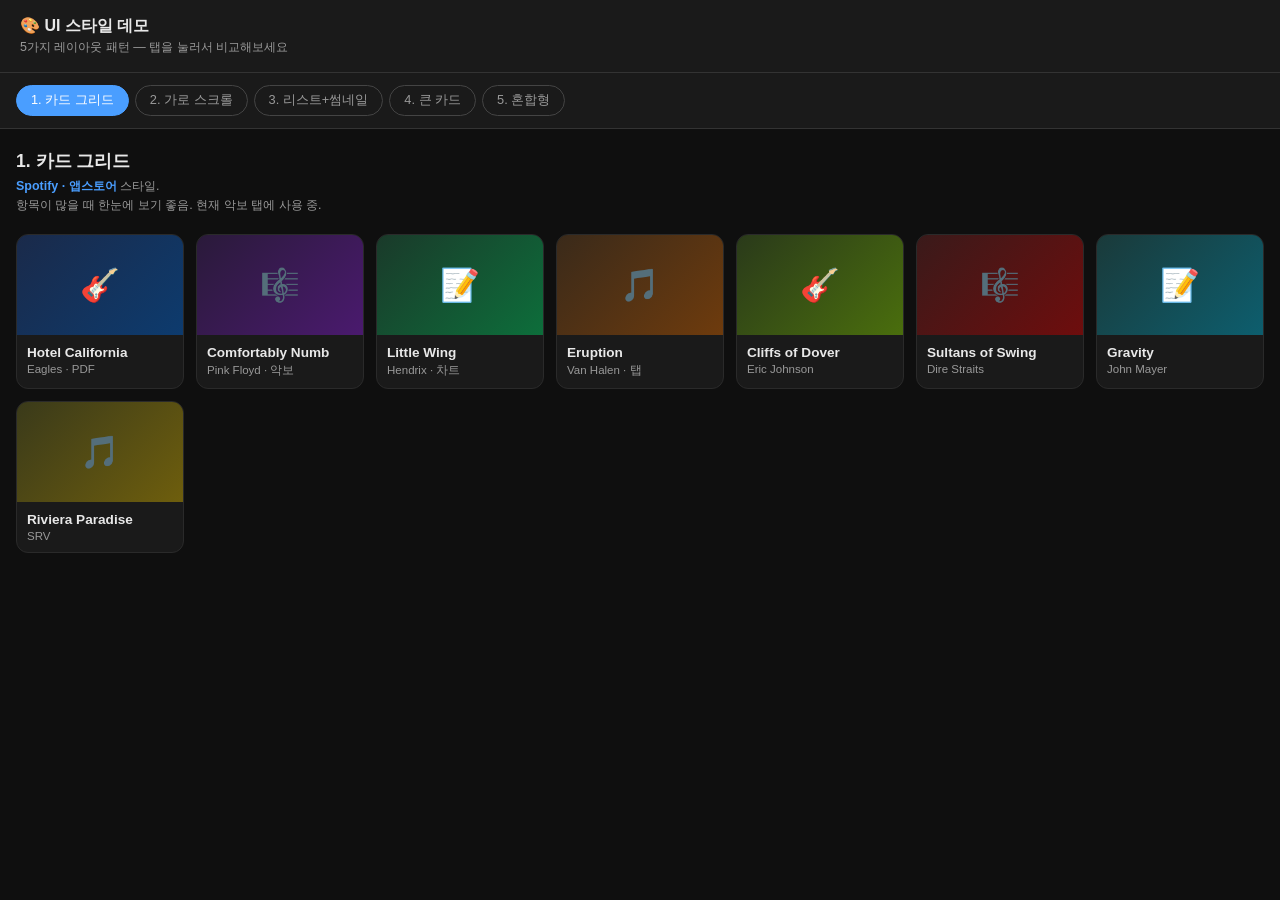
==== ui-demo.html @ 09716748 "Add UI style demo page (5 layout patterns)" ====
<!DOCTYPE html>
<html lang="ko">
<head>
<meta charset="UTF-8">
<meta name="viewport" content="width=device-width, initial-scale=1.0">
<title>UI 스타일 데모</title>
<style>
  * { box-sizing: border-box; margin: 0; padding: 0; }
  body {
    background: #0f0f0f;
    color: #e8e8e8;
    font-family: -apple-system, BlinkMacSystemFont, 'Segoe UI', sans-serif;
    padding-bottom: 60px;
  }

  /* 헤더 */
  .demo-header {
    background: #1a1a1a;
    border-bottom: 1px solid #333;
    padding: 16px 20px;
    position: sticky;
    top: 0;
    z-index: 100;
  }
  .demo-header h1 { font-size: 1rem; color: #e8e8e8; }
  .demo-header p { font-size: 0.78rem; color: #999; margin-top: 2px; }

  /* 탭 네비 */
  .style-nav {
    display: flex;
    gap: 6px;
    padding: 12px 16px;
    overflow-x: auto;
    scrollbar-width: none;
    background: #1a1a1a;
    border-bottom: 1px solid #333;
    position: sticky;
    top: 57px;
    z-index: 99;
  }
  .style-nav::-webkit-scrollbar { display: none; }
  .style-btn {
    flex-shrink: 0;
    padding: 6px 14px;
    border-radius: 20px;
    border: 1px solid #444;
    background: transparent;
    color: #999;
    font-size: 0.8rem;
    cursor: pointer;
    white-space: nowrap;
    transition: all 0.2s;
  }
  .style-btn.active {
    background: #4a9eff;
    border-color: #4a9eff;
    color: #fff;
  }

  /* 섹션 공통 */
  .demo-section {
    display: none;
    padding: 20px 16px;
  }
  .demo-section.active { display: block; }
  .section-title {
    font-size: 1.1rem;
    font-weight: 700;
    margin-bottom: 4px;
  }
  .section-desc {
    font-size: 0.78rem;
    color: #999;
    margin-bottom: 20px;
    line-height: 1.5;
  }
  .section-desc strong { color: #4a9eff; }

  /* ───────────────────────────────
     스타일 1: 카드 그리드
  ─────────────────────────────── */
  .card-grid {
    display: grid;
    grid-template-columns: repeat(auto-fill, minmax(150px, 1fr));
    gap: 12px;
  }
  .card {
    background: #1a1a1a;
    border-radius: 12px;
    overflow: hidden;
    cursor: pointer;
    transition: transform 0.15s, box-shadow 0.15s;
    border: 1px solid #2a2a2a;
  }
  .card:active { transform: scale(0.97); }
  .card-thumb {
    height: 100px;
    display: flex;
    align-items: center;
    justify-content: center;
    font-size: 2rem;
  }
  .card-info { padding: 10px; }
  .card-title { font-size: 0.85rem; font-weight: 600; }
  .card-sub { font-size: 0.72rem; color: #999; margin-top: 3px; }

  /* ───────────────────────────────
     스타일 2: 가로 스크롤 섹션
  ─────────────────────────────── */
  .hscroll-section { margin-bottom: 28px; }
  .hscroll-label {
    font-size: 0.9rem;
    font-weight: 700;
    margin-bottom: 10px;
    padding: 0 2px;
  }
  .hscroll-row {
    display: flex;
    gap: 12px;
    overflow-x: auto;
    scrollbar-width: none;
    padding-bottom: 4px;
  }
  .hscroll-row::-webkit-scrollbar { display: none; }
  .hscroll-card {
    flex-shrink: 0;
    width: 130px;
    background: #1a1a1a;
    border-radius: 12px;
    overflow: hidden;
    cursor: pointer;
    border: 1px solid #2a2a2a;
  }
  .hscroll-thumb {
    height: 90px;
    display: flex;
    align-items: center;
    justify-content: center;
    font-size: 1.8rem;
  }
  .hscroll-info { padding: 8px 10px; }
  .hscroll-title { font-size: 0.8rem; font-weight: 600; }
  .hscroll-sub { font-size: 0.7rem; color: #999; margin-top: 2px; }

  /* ───────────────────────────────
     스타일 3: 리스트 + 썸네일
  ─────────────────────────────── */
  .list-item {
    display: flex;
    align-items: center;
    gap: 12px;
    padding: 12px 14px;
    background: #1a1a1a;
    border-radius: 12px;
    margin-bottom: 8px;
    cursor: pointer;
    border: 1px solid #2a2a2a;
    transition: background 0.15s;
  }
  .list-item:active { background: #252525; }
  .list-thumb {
    width: 50px;
    height: 50px;
    border-radius: 10px;
    display: flex;
    align-items: center;
    justify-content: center;
    font-size: 1.5rem;
    flex-shrink: 0;
  }
  .list-info { flex: 1; min-width: 0; }
  .list-title {
    font-size: 0.9rem;
    font-weight: 600;
    white-space: nowrap;
    overflow: hidden;
    text-overflow: ellipsis;
  }
  .list-meta { font-size: 0.72rem; color: #999; margin-top: 3px; }
  .list-arrow { color: #555; font-size: 0.9rem; }

  /* ───────────────────────────────
     스타일 4: 큰 카드 세로
  ─────────────────────────────── */
  .big-card {
    background: #1a1a1a;
    border-radius: 16px;
    margin-bottom: 14px;
    overflow: hidden;
    cursor: pointer;
    border: 1px solid #2a2a2a;
    transition: transform 0.15s;
  }
  .big-card:active { transform: scale(0.99); }
  .big-thumb {
    height: 140px;
    display: flex;
    align-items: center;
    justify-content: center;
    font-size: 3rem;
    position: relative;
  }
  .big-thumb-label {
    position: absolute;
    bottom: 10px;
    left: 14px;
    font-size: 0.7rem;
    background: rgba(0,0,0,0.6);
    padding: 3px 8px;
    border-radius: 10px;
    color: #ccc;
  }
  .big-info { padding: 14px 16px; }
  .big-title { font-size: 1rem; font-weight: 700; }
  .big-sub { font-size: 0.78rem; color: #999; margin-top: 4px; line-height: 1.5; }
  .big-tags { display: flex; gap: 6px; margin-top: 10px; flex-wrap: wrap; }
  .big-tag {
    font-size: 0.7rem;
    padding: 3px 8px;
    border-radius: 10px;
    background: #252525;
    color: #aaa;
  }

  /* ───────────────────────────────
     스타일 5: 혼합형
  ─────────────────────────────── */
  .hero-card {
    background: #1a1a1a;
    border-radius: 16px;
    margin-bottom: 20px;
    overflow: hidden;
    cursor: pointer;
    border: 1px solid #2a2a2a;
  }
  .hero-thumb {
    height: 160px;
    display: flex;
    align-items: center;
    justify-content: center;
    font-size: 4rem;
  }
  .hero-info { padding: 14px 16px; }
  .hero-badge {
    font-size: 0.68rem;
    color: #4a9eff;
    font-weight: 700;
    text-transform: uppercase;
    letter-spacing: 0.5px;
    margin-bottom: 4px;
  }
  .hero-title { font-size: 1.05rem; font-weight: 700; }
  .hero-sub { font-size: 0.78rem; color: #999; margin-top: 4px; }

  .mix-label {
    font-size: 0.82rem;
    font-weight: 700;
    color: #999;
    margin-bottom: 10px;
    text-transform: uppercase;
    letter-spacing: 0.5px;
  }
  .mini-grid {
    display: grid;
    grid-template-columns: repeat(4, 1fr);
    gap: 8px;
    margin-bottom: 20px;
  }
  .mini-card {
    background: #1a1a1a;
    border-radius: 10px;
    overflow: hidden;
    cursor: pointer;
    border: 1px solid #2a2a2a;
    aspect-ratio: 1;
    display: flex;
    flex-direction: column;
    align-items: center;
    justify-content: center;
    gap: 4px;
  }
  .mini-emoji { font-size: 1.6rem; }
  .mini-label { font-size: 0.65rem; color: #999; text-align: center; padding: 0 4px; }

  /* 그라디언트 프리셋 */
  .g1 { background: linear-gradient(135deg, #1a2a4a, #0d3b6e); }
  .g2 { background: linear-gradient(135deg, #2a1a3a, #4a1a6e); }
  .g3 { background: linear-gradient(135deg, #1a3a2a, #0d6e3b); }
  .g4 { background: linear-gradient(135deg, #3a2a1a, #6e3b0d); }
  .g5 { background: linear-gradient(135deg, #2a3a1a, #4a6e0d); }
  .g6 { background: linear-gradient(135deg, #3a1a1a, #6e0d0d); }
  .g7 { background: linear-gradient(135deg, #1a3a3a, #0d5e6e); }
  .g8 { background: linear-gradient(135deg, #3a3a1a, #6e5e0d); }
</style>
</head>
<body>

<div class="demo-header">
  <h1>🎨 UI 스타일 데모</h1>
  <p>5가지 레이아웃 패턴 — 탭을 눌러서 비교해보세요</p>
</div>

<div class="style-nav">
  <button class="style-btn active" onclick="showStyle(1, this)">1. 카드 그리드</button>
  <button class="style-btn" onclick="showStyle(2, this)">2. 가로 스크롤</button>
  <button class="style-btn" onclick="showStyle(3, this)">3. 리스트+썸네일</button>
  <button class="style-btn" onclick="showStyle(4, this)">4. 큰 카드</button>
  <button class="style-btn" onclick="showStyle(5, this)">5. 혼합형</button>
</div>

<!-- ── 1. 카드 그리드 ── -->
<div class="demo-section active" id="style-1">
  <div class="section-title">1. 카드 그리드</div>
  <div class="section-desc">
    <strong>Spotify · 앱스토어</strong> 스타일.<br>
    항목이 많을 때 한눈에 보기 좋음. 현재 악보 탭에 사용 중.
  </div>
  <div class="card-grid">
    <div class="card"><div class="card-thumb g1">🎸</div><div class="card-info"><div class="card-title">Hotel California</div><div class="card-sub">Eagles · PDF</div></div></div>
    <div class="card"><div class="card-thumb g2">🎼</div><div class="card-info"><div class="card-title">Comfortably Numb</div><div class="card-sub">Pink Floyd · 악보</div></div></div>
    <div class="card"><div class="card-thumb g3">📝</div><div class="card-info"><div class="card-title">Little Wing</div><div class="card-sub">Hendrix · 차트</div></div></div>
    <div class="card"><div class="card-thumb g4">🎵</div><div class="card-info"><div class="card-title">Eruption</div><div class="card-sub">Van Halen · 탭</div></div></div>
    <div class="card"><div class="card-thumb g5">🎸</div><div class="card-info"><div class="card-title">Cliffs of Dover</div><div class="card-sub">Eric Johnson</div></div></div>
    <div class="card"><div class="card-thumb g6">🎼</div><div class="card-info"><div class="card-title">Sultans of Swing</div><div class="card-sub">Dire Straits</div></div></div>
    <div class="card"><div class="card-thumb g7">📝</div><div class="card-info"><div class="card-title">Gravity</div><div class="card-sub">John Mayer</div></div></div>
    <div class="card"><div class="card-thumb g8">🎵</div><div class="card-info"><div class="card-title">Riviera Paradise</div><div class="card-sub">SRV</div></div></div>
  </div>
</div>

<!-- ── 2. 가로 스크롤 섹션 ── -->
<div class="demo-section" id="style-2">
  <div class="section-title">2. 가로 스크롤 섹션</div>
  <div class="section-desc">
    <strong>넷플릭스 · Apple Music</strong> 스타일.<br>
    카테고리(기타리스트/장르)별로 묶어서 가로로 스크롤.
  </div>

  <div class="hscroll-section">
    <div class="hscroll-label">🔥 최근 열람</div>
    <div class="hscroll-row">
      <div class="hscroll-card"><div class="hscroll-thumb g1">🎸</div><div class="hscroll-info"><div class="hscroll-title">Little Wing</div><div class="hscroll-sub">Hendrix</div></div></div>
      <div class="hscroll-card"><div class="hscroll-thumb g3">🎵</div><div class="hscroll-info"><div class="hscroll-title">Gravity</div><div class="hscroll-sub">John Mayer</div></div></div>
      <div class="hscroll-card"><div class="hscroll-thumb g5">🎼</div><div class="hscroll-info"><div class="hscroll-title">Riviera Paradise</div><div class="hscroll-sub">SRV</div></div></div>
      <div class="hscroll-card"><div class="hscroll-thumb g2">📝</div><div class="hscroll-info"><div class="hscroll-title">Cliffs of Dover</div><div class="hscroll-sub">E.Johnson</div></div></div>
    </div>
  </div>

  <div class="hscroll-section">
    <div class="hscroll-label">🎸 SRV 스타일</div>
    <div class="hscroll-row">
      <div class="hscroll-card"><div class="hscroll-thumb g4">🎵</div><div class="hscroll-info"><div class="hscroll-title">Pride and Joy</div><div class="hscroll-sub">SRV</div></div></div>
      <div class="hscroll-card"><div class="hscroll-thumb g6">🎸</div><div class="hscroll-info"><div class="hscroll-title">Texas Flood</div><div class="hscroll-sub">SRV</div></div></div>
      <div class="hscroll-card"><div class="hscroll-thumb g8">🎼</div><div class="hscroll-info"><div class="hscroll-title">Lenny</div><div class="hscroll-sub">SRV</div></div></div>
      <div class="hscroll-card"><div class="hscroll-thumb g1">📝</div><div class="hscroll-info"><div class="hscroll-title">Couldn't Stand</div><div class="hscroll-sub">SRV</div></div></div>
    </div>
  </div>

  <div class="hscroll-section">
    <div class="hscroll-label">🎯 John Mayer</div>
    <div class="hscroll-row">
      <div class="hscroll-card"><div class="hscroll-thumb g3">🎵</div><div class="hscroll-info"><div class="hscroll-title">Slow Dancing</div><div class="hscroll-sub">JM</div></div></div>
      <div class="hscroll-card"><div class="hscroll-thumb g5">🎸</div><div class="hscroll-info"><div class="hscroll-title">Neon</div><div class="hscroll-sub">JM</div></div></div>
      <div class="hscroll-card"><div class="hscroll-thumb g7">🎼</div><div class="hscroll-info"><div class="hscroll-title">Gravity</div><div class="hscroll-sub">JM</div></div></div>
      <div class="hscroll-card"><div class="hscroll-thumb g2">📝</div><div class="hscroll-info"><div class="hscroll-title">Bold As Love</div><div class="hscroll-sub">JM</div></div></div>
    </div>
  </div>
</div>

<!-- ── 3. 리스트 + 썸네일 ── -->
<div class="demo-section" id="style-3">
  <div class="section-title">3. 리스트 + 썸네일</div>
  <div class="section-desc">
    <strong>유튜브 · 파일 앱</strong> 스타일.<br>
    빠르게 스캔하고 바로 열기 좋음. 제목이 긴 곡에 유리.
  </div>

  <div class="list-item">
    <div class="list-thumb g1">🎸</div>
    <div class="list-info">
      <div class="list-title">Hotel California</div>
      <div class="list-meta">Eagles · PDF · 3일 전</div>
    </div>
    <div class="list-arrow">›</div>
  </div>
  <div class="list-item">
    <div class="list-thumb g2">🎼</div>
    <div class="list-info">
      <div class="list-title">Comfortably Numb</div>
      <div class="list-meta">Pink Floyd · 악보 · 1주 전</div>
    </div>
    <div class="list-arrow">›</div>
  </div>
  <div class="list-item">
    <div class="list-thumb g3">📝</div>
    <div class="list-info">
      <div class="list-title">Little Wing</div>
      <div class="list-meta">Hendrix · 차트 · 2주 전</div>
    </div>
    <div class="list-arrow">›</div>
  </div>
  <div class="list-item">
    <div class="list-thumb g4">🎵</div>
    <div class="list-info">
      <div class="list-title">Cliffs of Dover</div>
      <div class="list-meta">Eric Johnson · 탭 · 1달 전</div>
    </div>
    <div class="list-arrow">›</div>
  </div>
  <div class="list-item">
    <div class="list-thumb g5">🎸</div>
    <div class="list-info">
      <div class="list-title">Riviera Paradise</div>
      <div class="list-meta">SRV · PDF · 1달 전</div>
    </div>
    <div class="list-arrow">›</div>
  </div>
  <div class="list-item">
    <div class="list-thumb g6">🎼</div>
    <div class="list-info">
      <div class="list-title">Gravity</div>
      <div class="list-meta">John Mayer · 차트 · 2달 전</div>
    </div>
    <div class="list-arrow">›</div>
  </div>
</div>

<!-- ── 4. 큰 카드 세로 ── -->
<div class="demo-section" id="style-4">
  <div class="section-title">4. 큰 카드 세로</div>
  <div class="section-desc">
    <strong>Apple Music · Podcast</strong> 스타일.<br>
    한 항목을 크게 강조. 설명이나 태그가 많을 때 좋음.
  </div>

  <div class="big-card">
    <div class="big-thumb g1">🎸<span class="big-thumb-label">PDF</span></div>
    <div class="big-info">
      <div class="big-title">Hotel California</div>
      <div class="big-sub">Eagles의 명곡. 12현 기타 인트로부터 Don Felder와 Joe Walsh의 듀얼 기타 솔로까지.</div>
      <div class="big-tags"><span class="big-tag">Rock</span><span class="big-tag">12현 기타</span><span class="big-tag">듀얼 솔로</span></div>
    </div>
  </div>
  <div class="big-card">
    <div class="big-thumb g3">🎵<span class="big-thumb-label">차트</span></div>
    <div class="big-info">
      <div class="big-title">Gravity — John Mayer</div>
      <div class="big-sub">블루스-팝 퓨전의 정수. SRV 영향을 받은 벤딩과 코드 보이싱.</div>
      <div class="big-tags"><span class="big-tag">Blues</span><span class="big-tag">Pop</span><span class="big-tag">JM 스타일</span></div>
    </div>
  </div>
  <div class="big-card">
    <div class="big-thumb g5">🎼<span class="big-thumb-label">악보</span></div>
    <div class="big-info">
      <div class="big-title">Riviera Paradise — SRV</div>
      <div class="big-sub">텍사스 블루스의 서정적인 면을 보여주는 곡. 슬로우 재즈 코드 진행.</div>
      <div class="big-tags"><span class="big-tag">Blues</span><span class="big-tag">SRV</span><span class="big-tag">슬로우</span></div>
    </div>
  </div>
</div>

<!-- ── 5. 혼합형 ── -->
<div class="demo-section" id="style-5">
  <div class="section-title">5. 혼합형</div>
  <div class="section-desc">
    <strong>요즘 앱 트렌드</strong> 스타일.<br>
    중요한 건 크게(히어로), 빠른 접근은 미니 그리드, 나머지는 리스트.
  </div>

  <div class="mix-label">최근 열람</div>
  <div class="hero-card">
    <div class="hero-thumb g1">🎸</div>
    <div class="hero-info">
      <div class="hero-badge">마지막으로 열람</div>
      <div class="hero-title">Little Wing — Jimi Hendrix</div>
      <div class="hero-sub">3분 전 · 차트</div>
    </div>
  </div>

  <div class="mix-label">빠른 접근</div>
  <div class="mini-grid">
    <div class="mini-card g1"><div class="mini-emoji">🎸</div><div class="mini-label">호텔 캘리포니아</div></div>
    <div class="mini-card g3"><div class="mini-emoji">🎵</div><div class="mini-label">Gravity</div></div>
    <div class="mini-card g5"><div class="mini-emoji">🎼</div><div class="mini-label">Eruption</div></div>
    <div class="mini-card g7"><div class="mini-emoji">📝</div><div class="mini-label">Cliffs of Dover</div></div>
  </div>

  <div class="mix-label">전체 목록</div>
  <div class="list-item">
    <div class="list-thumb g2">🎸</div>
    <div class="list-info"><div class="list-title">Comfortably Numb</div><div class="list-meta">Pink Floyd · 1주 전</div></div>
    <div class="list-arrow">›</div>
  </div>
  <div class="list-item">
    <div class="list-thumb g4">🎵</div>
    <div class="list-info"><div class="list-title">Sultans of Swing</div><div class="list-meta">Dire Straits · 2주 전</div></div>
    <div class="list-arrow">›</div>
  </div>
  <div class="list-item">
    <div class="list-thumb g6">🎼</div>
    <div class="list-info"><div class="list-title">Riviera Paradise</div><div class="list-meta">SRV · 1달 전</div></div>
    <div class="list-arrow">›</div>
  </div>
</div>

<script>
function showStyle(n, btn) {
  document.querySelectorAll('.demo-section').forEach(s => s.classList.remove('active'));
  document.querySelectorAll('.style-btn').forEach(b => b.classList.remove('active'));
  document.getElementById('style-' + n).classList.add('active');
  btn.classList.add('active');
}
</script>
</body>
</html>
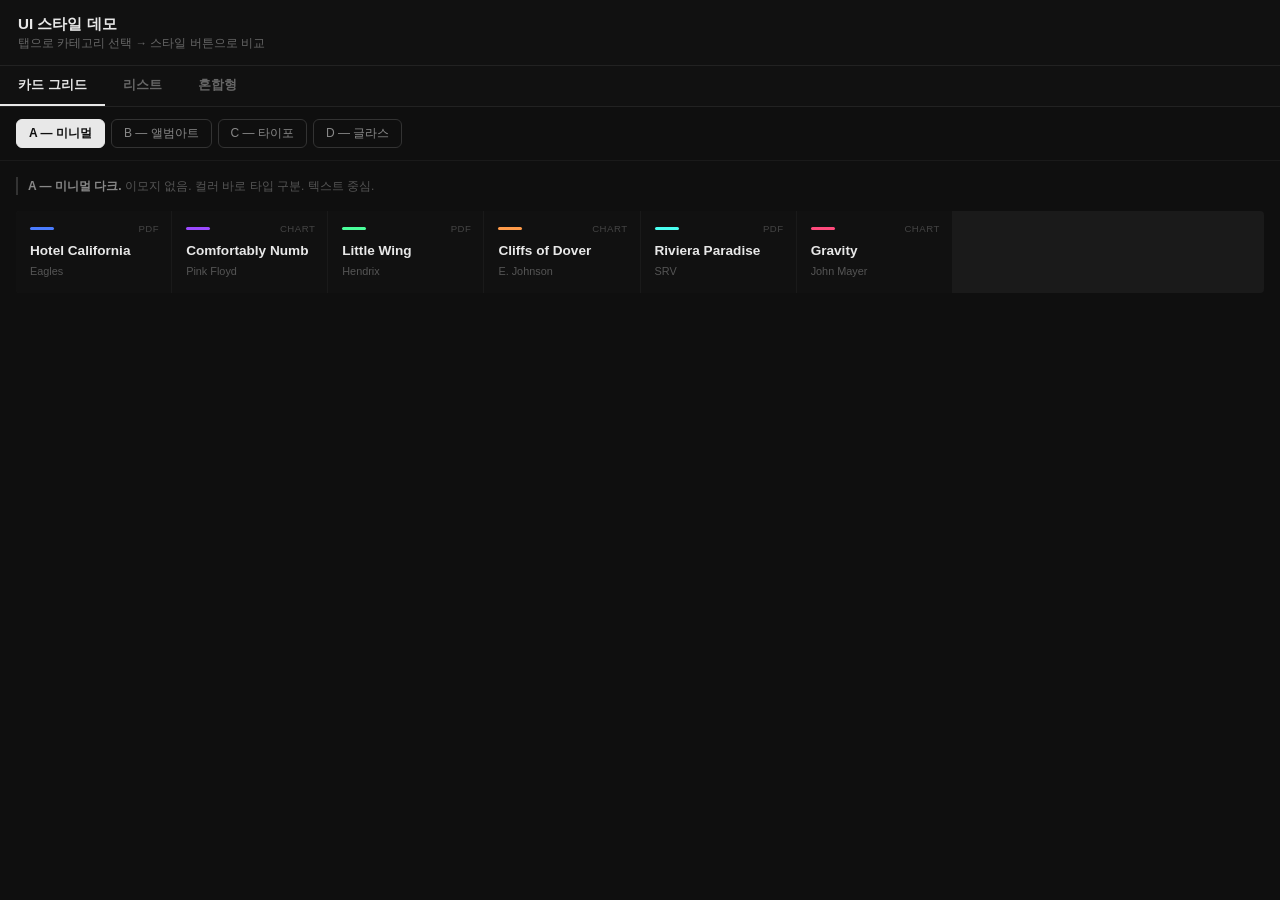
==== commit b2f34df5: "Update UI demo: 4 styles each for card/list/mixed (12 total, no emoji)" ====
--- a/ui-demo.html
+++ b/ui-demo.html
@@ -5,508 +5,589 @@
 <meta name="viewport" content="width=device-width, initial-scale=1.0">
 <title>UI 스타일 데모</title>
 <style>
-  * { box-sizing: border-box; margin: 0; padding: 0; }
-  body {
-    background: #0f0f0f;
-    color: #e8e8e8;
-    font-family: -apple-system, BlinkMacSystemFont, 'Segoe UI', sans-serif;
-    padding-bottom: 60px;
-  }
-
-  /* 헤더 */
-  .demo-header {
-    background: #1a1a1a;
-    border-bottom: 1px solid #333;
-    padding: 16px 20px;
-    position: sticky;
-    top: 0;
-    z-index: 100;
-  }
-  .demo-header h1 { font-size: 1rem; color: #e8e8e8; }
-  .demo-header p { font-size: 0.78rem; color: #999; margin-top: 2px; }
-
-  /* 탭 네비 */
-  .style-nav {
-    display: flex;
-    gap: 6px;
-    padding: 12px 16px;
-    overflow-x: auto;
-    scrollbar-width: none;
-    background: #1a1a1a;
-    border-bottom: 1px solid #333;
-    position: sticky;
-    top: 57px;
-    z-index: 99;
-  }
-  .style-nav::-webkit-scrollbar { display: none; }
-  .style-btn {
-    flex-shrink: 0;
-    padding: 6px 14px;
-    border-radius: 20px;
-    border: 1px solid #444;
-    background: transparent;
-    color: #999;
-    font-size: 0.8rem;
-    cursor: pointer;
-    white-space: nowrap;
-    transition: all 0.2s;
-  }
-  .style-btn.active {
-    background: #4a9eff;
-    border-color: #4a9eff;
-    color: #fff;
-  }
-
-  /* 섹션 공통 */
-  .demo-section {
-    display: none;
-    padding: 20px 16px;
-  }
-  .demo-section.active { display: block; }
-  .section-title {
-    font-size: 1.1rem;
-    font-weight: 700;
-    margin-bottom: 4px;
-  }
-  .section-desc {
-    font-size: 0.78rem;
-    color: #999;
-    margin-bottom: 20px;
-    line-height: 1.5;
-  }
-  .section-desc strong { color: #4a9eff; }
-
-  /* ───────────────────────────────
-     스타일 1: 카드 그리드
-  ─────────────────────────────── */
-  .card-grid {
-    display: grid;
-    grid-template-columns: repeat(auto-fill, minmax(150px, 1fr));
-    gap: 12px;
-  }
-  .card {
-    background: #1a1a1a;
-    border-radius: 12px;
-    overflow: hidden;
-    cursor: pointer;
-    transition: transform 0.15s, box-shadow 0.15s;
-    border: 1px solid #2a2a2a;
-  }
-  .card:active { transform: scale(0.97); }
-  .card-thumb {
-    height: 100px;
-    display: flex;
-    align-items: center;
-    justify-content: center;
-    font-size: 2rem;
-  }
-  .card-info { padding: 10px; }
-  .card-title { font-size: 0.85rem; font-weight: 600; }
-  .card-sub { font-size: 0.72rem; color: #999; margin-top: 3px; }
-
-  /* ───────────────────────────────
-     스타일 2: 가로 스크롤 섹션
-  ─────────────────────────────── */
-  .hscroll-section { margin-bottom: 28px; }
-  .hscroll-label {
-    font-size: 0.9rem;
-    font-weight: 700;
-    margin-bottom: 10px;
-    padding: 0 2px;
-  }
-  .hscroll-row {
-    display: flex;
-    gap: 12px;
-    overflow-x: auto;
-    scrollbar-width: none;
-    padding-bottom: 4px;
-  }
-  .hscroll-row::-webkit-scrollbar { display: none; }
-  .hscroll-card {
-    flex-shrink: 0;
-    width: 130px;
-    background: #1a1a1a;
-    border-radius: 12px;
-    overflow: hidden;
-    cursor: pointer;
-    border: 1px solid #2a2a2a;
-  }
-  .hscroll-thumb {
-    height: 90px;
-    display: flex;
-    align-items: center;
-    justify-content: center;
-    font-size: 1.8rem;
-  }
-  .hscroll-info { padding: 8px 10px; }
-  .hscroll-title { font-size: 0.8rem; font-weight: 600; }
-  .hscroll-sub { font-size: 0.7rem; color: #999; margin-top: 2px; }
-
-  /* ───────────────────────────────
-     스타일 3: 리스트 + 썸네일
-  ─────────────────────────────── */
-  .list-item {
-    display: flex;
-    align-items: center;
-    gap: 12px;
-    padding: 12px 14px;
-    background: #1a1a1a;
-    border-radius: 12px;
-    margin-bottom: 8px;
-    cursor: pointer;
-    border: 1px solid #2a2a2a;
-    transition: background 0.15s;
-  }
-  .list-item:active { background: #252525; }
-  .list-thumb {
-    width: 50px;
-    height: 50px;
-    border-radius: 10px;
-    display: flex;
-    align-items: center;
-    justify-content: center;
-    font-size: 1.5rem;
-    flex-shrink: 0;
-  }
-  .list-info { flex: 1; min-width: 0; }
-  .list-title {
-    font-size: 0.9rem;
-    font-weight: 600;
-    white-space: nowrap;
-    overflow: hidden;
-    text-overflow: ellipsis;
-  }
-  .list-meta { font-size: 0.72rem; color: #999; margin-top: 3px; }
-  .list-arrow { color: #555; font-size: 0.9rem; }
-
-  /* ───────────────────────────────
-     스타일 4: 큰 카드 세로
-  ─────────────────────────────── */
-  .big-card {
-    background: #1a1a1a;
-    border-radius: 16px;
-    margin-bottom: 14px;
-    overflow: hidden;
-    cursor: pointer;
-    border: 1px solid #2a2a2a;
-    transition: transform 0.15s;
-  }
-  .big-card:active { transform: scale(0.99); }
-  .big-thumb {
-    height: 140px;
-    display: flex;
-    align-items: center;
-    justify-content: center;
-    font-size: 3rem;
-    position: relative;
-  }
-  .big-thumb-label {
-    position: absolute;
-    bottom: 10px;
-    left: 14px;
-    font-size: 0.7rem;
-    background: rgba(0,0,0,0.6);
-    padding: 3px 8px;
-    border-radius: 10px;
-    color: #ccc;
-  }
-  .big-info { padding: 14px 16px; }
-  .big-title { font-size: 1rem; font-weight: 700; }
-  .big-sub { font-size: 0.78rem; color: #999; margin-top: 4px; line-height: 1.5; }
-  .big-tags { display: flex; gap: 6px; margin-top: 10px; flex-wrap: wrap; }
-  .big-tag {
-    font-size: 0.7rem;
-    padding: 3px 8px;
-    border-radius: 10px;
-    background: #252525;
-    color: #aaa;
-  }
-
-  /* ───────────────────────────────
-     스타일 5: 혼합형
-  ─────────────────────────────── */
-  .hero-card {
-    background: #1a1a1a;
-    border-radius: 16px;
-    margin-bottom: 20px;
-    overflow: hidden;
-    cursor: pointer;
-    border: 1px solid #2a2a2a;
-  }
-  .hero-thumb {
-    height: 160px;
-    display: flex;
-    align-items: center;
-    justify-content: center;
-    font-size: 4rem;
-  }
-  .hero-info { padding: 14px 16px; }
-  .hero-badge {
-    font-size: 0.68rem;
-    color: #4a9eff;
-    font-weight: 700;
-    text-transform: uppercase;
-    letter-spacing: 0.5px;
-    margin-bottom: 4px;
-  }
-  .hero-title { font-size: 1.05rem; font-weight: 700; }
-  .hero-sub { font-size: 0.78rem; color: #999; margin-top: 4px; }
-
-  .mix-label {
-    font-size: 0.82rem;
-    font-weight: 700;
-    color: #999;
-    margin-bottom: 10px;
-    text-transform: uppercase;
-    letter-spacing: 0.5px;
-  }
-  .mini-grid {
-    display: grid;
-    grid-template-columns: repeat(4, 1fr);
-    gap: 8px;
-    margin-bottom: 20px;
-  }
-  .mini-card {
-    background: #1a1a1a;
-    border-radius: 10px;
-    overflow: hidden;
-    cursor: pointer;
-    border: 1px solid #2a2a2a;
-    aspect-ratio: 1;
-    display: flex;
-    flex-direction: column;
-    align-items: center;
-    justify-content: center;
-    gap: 4px;
-  }
-  .mini-emoji { font-size: 1.6rem; }
-  .mini-label { font-size: 0.65rem; color: #999; text-align: center; padding: 0 4px; }
-
-  /* 그라디언트 프리셋 */
-  .g1 { background: linear-gradient(135deg, #1a2a4a, #0d3b6e); }
-  .g2 { background: linear-gradient(135deg, #2a1a3a, #4a1a6e); }
-  .g3 { background: linear-gradient(135deg, #1a3a2a, #0d6e3b); }
-  .g4 { background: linear-gradient(135deg, #3a2a1a, #6e3b0d); }
-  .g5 { background: linear-gradient(135deg, #2a3a1a, #4a6e0d); }
-  .g6 { background: linear-gradient(135deg, #3a1a1a, #6e0d0d); }
-  .g7 { background: linear-gradient(135deg, #1a3a3a, #0d5e6e); }
-  .g8 { background: linear-gradient(135deg, #3a3a1a, #6e5e0d); }
+* { box-sizing: border-box; margin: 0; padding: 0; }
+body {
+  background: #0f0f0f;
+  color: #e8e8e8;
+  font-family: -apple-system, BlinkMacSystemFont, 'Segoe UI', sans-serif;
+  padding-bottom: 80px;
+}
+
+/* ── 헤더 ── */
+.demo-header {
+  background: #111;
+  border-bottom: 1px solid #222;
+  padding: 14px 18px;
+  position: sticky; top: 0; z-index: 100;
+  display: flex; align-items: center; justify-content: space-between;
+}
+.demo-header h1 { font-size: 0.95rem; font-weight: 700; }
+.demo-header p { font-size: 0.72rem; color: #666; margin-top: 1px; }
+
+/* ── 카테고리 탭 ── */
+.cat-nav {
+  display: flex; gap: 0;
+  background: #111;
+  border-bottom: 1px solid #222;
+  position: sticky; top: 49px; z-index: 99;
+  overflow-x: auto; scrollbar-width: none;
+}
+.cat-nav::-webkit-scrollbar { display: none; }
+.cat-btn {
+  flex-shrink: 0;
+  padding: 10px 18px;
+  background: none; border: none; border-bottom: 2px solid transparent;
+  color: #666; font-size: 0.82rem; font-weight: 600; cursor: pointer;
+  white-space: nowrap; transition: all 0.2s;
+}
+.cat-btn.active { color: #e8e8e8; border-bottom-color: #e8e8e8; }
+
+/* ── 스타일 탭 ── */
+.style-nav {
+  display: flex; gap: 6px; padding: 12px 16px;
+  background: #0f0f0f; overflow-x: auto; scrollbar-width: none;
+  border-bottom: 1px solid #1a1a1a;
+}
+.style-nav::-webkit-scrollbar { display: none; }
+.style-btn {
+  flex-shrink: 0; padding: 5px 12px; border-radius: 6px;
+  border: 1px solid #333; background: transparent;
+  color: #888; font-size: 0.75rem; cursor: pointer; white-space: nowrap;
+  transition: all 0.15s;
+}
+.style-btn.active { background: #e8e8e8; border-color: #e8e8e8; color: #0f0f0f; font-weight: 600; }
+
+/* ── 섹션 ── */
+.demo-section { display: none; padding: 16px; }
+.demo-section.active { display: block; }
+
+.section-desc {
+  font-size: 0.75rem; color: #555; margin-bottom: 16px; line-height: 1.5;
+  border-left: 2px solid #333; padding-left: 10px;
+}
+.section-desc strong { color: #888; }
+
+/* ═══════════════════════════════════════
+   카드 그리드 — 스타일 A: 미니멀 다크
+═══════════════════════════════════════ */
+.cg-a-grid {
+  display: grid; grid-template-columns: repeat(auto-fill, minmax(140px,1fr)); gap: 1px;
+  background: #1a1a1a; border-radius: 4px; overflow: hidden;
+}
+.cg-a-item {
+  background: #111; padding: 16px 14px; cursor: pointer;
+  transition: background 0.15s; position: relative;
+}
+.cg-a-item:active { background: #1a1a1a; }
+.cg-a-bar {
+  width: 24px; height: 3px; border-radius: 2px; margin-bottom: 12px;
+}
+.cg-a-title { font-size: 0.85rem; font-weight: 600; line-height: 1.3; }
+.cg-a-sub { font-size: 0.68rem; color: #555; margin-top: 5px; }
+.cg-a-type {
+  position: absolute; top: 12px; right: 12px;
+  font-size: 0.6rem; color: #444; letter-spacing: 0.5px; text-transform: uppercase;
+}
+
+/* ═══════════════════════════════════════
+   카드 그리드 — 스타일 B: 앨범아트 포커스
+═══════════════════════════════════════ */
+.cg-b-grid {
+  display: grid; grid-template-columns: repeat(auto-fill, minmax(130px,1fr)); gap: 12px;
+}
+.cg-b-item { cursor: pointer; }
+.cg-b-thumb {
+  width: 100%; aspect-ratio: 1; border-radius: 6px; overflow: hidden;
+  margin-bottom: 8px; position: relative;
+}
+.cg-b-thumb img, .cg-b-thumb div { width: 100%; height: 100%; }
+.cg-b-overlay {
+  position: absolute; inset: 0;
+  background: linear-gradient(to top, rgba(0,0,0,0.7) 0%, transparent 50%);
+  display: flex; align-items: flex-end; padding: 8px;
+}
+.cg-b-key {
+  font-size: 0.7rem; font-weight: 700; color: #fff;
+  background: rgba(255,255,255,0.15); padding: 2px 6px; border-radius: 4px;
+  backdrop-filter: blur(4px);
+}
+.cg-b-title { font-size: 0.82rem; font-weight: 600; line-height: 1.2; }
+.cg-b-artist { font-size: 0.68rem; color: #666; margin-top: 2px; }
+
+/* ═══════════════════════════════════════
+   카드 그리드 — 스타일 C: 라인 타이포
+═══════════════════════════════════════ */
+.cg-c-grid {
+  display: grid; grid-template-columns: repeat(auto-fill, minmax(150px,1fr)); gap: 10px;
+}
+.cg-c-item {
+  border: 1px solid #222; border-radius: 10px; padding: 14px;
+  cursor: pointer; transition: border-color 0.15s, transform 0.15s;
+  position: relative; overflow: hidden;
+}
+.cg-c-item:hover { border-color: #444; transform: translateY(-2px); }
+.cg-c-num {
+  font-size: 2rem; font-weight: 900; color: #1e1e1e;
+  line-height: 1; margin-bottom: 10px; font-variant-numeric: tabular-nums;
+}
+.cg-c-title { font-size: 0.85rem; font-weight: 700; line-height: 1.3; }
+.cg-c-sub { font-size: 0.68rem; color: #555; margin-top: 4px; }
+.cg-c-tag {
+  display: inline-block; margin-top: 8px;
+  font-size: 0.6rem; padding: 2px 7px; border-radius: 3px;
+  border: 1px solid #333; color: #666; text-transform: uppercase; letter-spacing: 0.5px;
+}
+
+/* ═══════════════════════════════════════
+   카드 그리드 — 스타일 D: 글라스모피즘
+═══════════════════════════════════════ */
+.cg-d-wrap {
+  position: relative; padding: 20px; border-radius: 16px; overflow: hidden;
+  background: linear-gradient(135deg, #0a0a1a, #1a0a2a);
+}
+.cg-d-blob {
+  position: absolute; border-radius: 50%; filter: blur(60px); opacity: 0.25;
+}
+.cg-d-grid {
+  position: relative; z-index: 1;
+  display: grid; grid-template-columns: repeat(auto-fill, minmax(130px,1fr)); gap: 10px;
+}
+.cg-d-item {
+  background: rgba(255,255,255,0.05); border: 1px solid rgba(255,255,255,0.08);
+  border-radius: 12px; padding: 14px; cursor: pointer;
+  backdrop-filter: blur(10px); transition: background 0.2s, transform 0.15s;
+}
+.cg-d-item:hover { background: rgba(255,255,255,0.09); transform: translateY(-2px); }
+.cg-d-dot {
+  width: 8px; height: 8px; border-radius: 50%; margin-bottom: 12px;
+}
+.cg-d-title { font-size: 0.83rem; font-weight: 600; color: rgba(255,255,255,0.9); }
+.cg-d-sub { font-size: 0.67rem; color: rgba(255,255,255,0.35); margin-top: 4px; }
+
+/* ═══════════════════════════════════════
+   리스트 — 스타일 A: 음악앱 클래식
+═══════════════════════════════════════ */
+.ls-a-item {
+  display: flex; align-items: center; gap: 14px;
+  padding: 10px 0; border-bottom: 1px solid #181818; cursor: pointer;
+}
+.ls-a-num {
+  width: 22px; text-align: right; font-size: 0.8rem;
+  color: #444; flex-shrink: 0; font-variant-numeric: tabular-nums;
+}
+.ls-a-thumb {
+  width: 44px; height: 44px; border-radius: 4px; flex-shrink: 0; overflow: hidden;
+}
+.ls-a-info { flex: 1; min-width: 0; }
+.ls-a-title { font-size: 0.88rem; font-weight: 500; white-space: nowrap; overflow: hidden; text-overflow: ellipsis; }
+.ls-a-meta { font-size: 0.71rem; color: #555; margin-top: 2px; }
+.ls-a-dur { font-size: 0.75rem; color: #555; flex-shrink: 0; }
+
+/* ═══════════════════════════════════════
+   리스트 — 스타일 B: 세로 구분선
+═══════════════════════════════════════ */
+.ls-b-item {
+  display: flex; align-items: center; gap: 0;
+  border-bottom: 1px solid #141414; cursor: pointer;
+  transition: background 0.15s;
+}
+.ls-b-item:hover { background: #141414; }
+.ls-b-accent {
+  width: 3px; height: 52px; flex-shrink: 0; border-radius: 0 2px 2px 0;
+}
+.ls-b-content { flex: 1; min-width: 0; padding: 12px 14px; }
+.ls-b-title { font-size: 0.88rem; font-weight: 600; white-space: nowrap; overflow: hidden; text-overflow: ellipsis; }
+.ls-b-sub { font-size: 0.7rem; color: #555; margin-top: 3px; }
+.ls-b-badge {
+  font-size: 0.6rem; padding: 2px 6px; border-radius: 3px;
+  background: #1a1a1a; color: #555; flex-shrink: 0; margin-right: 14px;
+  text-transform: uppercase; letter-spacing: 0.3px;
+}
+
+/* ═══════════════════════════════════════
+   리스트 — 스타일 C: 풀와이드 타이포
+═══════════════════════════════════════ */
+.ls-c-item {
+  padding: 14px 0;
+  border-bottom: 1px solid #161616; cursor: pointer;
+  transition: opacity 0.15s;
+}
+.ls-c-item:hover { opacity: 0.7; }
+.ls-c-top { display: flex; justify-content: space-between; align-items: baseline; gap: 8px; }
+.ls-c-title { font-size: 0.95rem; font-weight: 700; flex: 1; min-width: 0; white-space: nowrap; overflow: hidden; text-overflow: ellipsis; }
+.ls-c-key { font-size: 0.78rem; color: #666; flex-shrink: 0; font-weight: 600; }
+.ls-c-bot { display: flex; justify-content: space-between; margin-top: 4px; }
+.ls-c-artist { font-size: 0.72rem; color: #555; }
+.ls-c-type { font-size: 0.65rem; color: #3a3a3a; text-transform: uppercase; letter-spacing: 0.5px; }
+
+/* ═══════════════════════════════════════
+   리스트 — 스타일 D: 컴팩트 테이블
+═══════════════════════════════════════ */
+.ls-d-wrap { border: 1px solid #1e1e1e; border-radius: 8px; overflow: hidden; }
+.ls-d-head {
+  display: grid; grid-template-columns: 1fr 60px 50px;
+  padding: 8px 14px; background: #141414;
+  font-size: 0.65rem; color: #444; text-transform: uppercase; letter-spacing: 0.5px;
+}
+.ls-d-item {
+  display: grid; grid-template-columns: 1fr 60px 50px;
+  padding: 10px 14px; border-top: 1px solid #181818; cursor: pointer;
+  align-items: center; transition: background 0.15s;
+}
+.ls-d-item:hover { background: #141414; }
+.ls-d-title { font-size: 0.84rem; font-weight: 500; white-space: nowrap; overflow: hidden; text-overflow: ellipsis; }
+.ls-d-key { font-size: 0.78rem; color: #666; font-weight: 600; }
+.ls-d-type { font-size: 0.68rem; color: #444; text-transform: uppercase; letter-spacing: 0.3px; }
+
+/* ═══════════════════════════════════════
+   혼합형 — 스타일 A: 에디터리얼
+═══════════════════════════════════════ */
+.mx-a-hero {
+  position: relative; border-radius: 10px; overflow: hidden;
+  margin-bottom: 20px; cursor: pointer;
+}
+.mx-a-hero-thumb {
+  height: 180px; width: 100%;
+}
+.mx-a-hero-info {
+  position: absolute; bottom: 0; left: 0; right: 0;
+  padding: 20px 16px 14px;
+  background: linear-gradient(to top, rgba(0,0,0,0.9) 0%, transparent 100%);
+}
+.mx-a-hero-label {
+  font-size: 0.6rem; letter-spacing: 1.5px; text-transform: uppercase;
+  color: rgba(255,255,255,0.5); margin-bottom: 4px;
+}
+.mx-a-hero-title { font-size: 1.15rem; font-weight: 700; line-height: 1.2; }
+.mx-a-hero-sub { font-size: 0.75rem; color: rgba(255,255,255,0.5); margin-top: 3px; }
+.mx-a-list-title {
+  font-size: 0.68rem; letter-spacing: 1.5px; text-transform: uppercase;
+  color: #444; margin-bottom: 10px;
+}
+
+/* ═══════════════════════════════════════
+   혼합형 — 스타일 B: 대시보드
+═══════════════════════════════════════ */
+.mx-b-top { display: grid; grid-template-columns: 1fr 1fr; gap: 8px; margin-bottom: 16px; }
+.mx-b-feat {
+  grid-column: 1/-1; background: #141414; border-radius: 10px;
+  overflow: hidden; cursor: pointer; display: flex; align-items: stretch;
+}
+.mx-b-feat-thumb { width: 90px; flex-shrink: 0; }
+.mx-b-feat-info { padding: 14px; flex: 1; }
+.mx-b-feat-tag { font-size: 0.6rem; color: #666; text-transform: uppercase; letter-spacing: 0.5px; margin-bottom: 4px; }
+.mx-b-feat-title { font-size: 0.92rem; font-weight: 700; }
+.mx-b-feat-sub { font-size: 0.72rem; color: #555; margin-top: 3px; }
+.mx-b-mini {
+  background: #141414; border-radius: 10px; overflow: hidden;
+  cursor: pointer; aspect-ratio: 1; display: flex; flex-direction: column;
+}
+.mx-b-mini-thumb { flex: 1; }
+.mx-b-mini-info { padding: 8px; background: #141414; }
+.mx-b-mini-title { font-size: 0.75rem; font-weight: 600; white-space: nowrap; overflow: hidden; text-overflow: ellipsis; }
+.mx-b-mini-sub { font-size: 0.62rem; color: #555; margin-top: 1px; }
+.mx-b-divider {
+  font-size: 0.65rem; color: #444; letter-spacing: 1px;
+  text-transform: uppercase; margin-bottom: 10px;
+  display: flex; align-items: center; gap: 8px;
+}
+.mx-b-divider::after { content:''; flex:1; height:1px; background:#1e1e1e; }
+
+/* ═══════════════════════════════════════
+   혼합형 — 스타일 C: Tidal / Deezer
+═══════════════════════════════════════ */
+.mx-c-hero {
+  border-radius: 12px; overflow: hidden; margin-bottom: 20px;
+  cursor: pointer; position: relative;
+}
+.mx-c-hero-thumb { height: 200px; width: 100%; position: relative; }
+.mx-c-play {
+  position: absolute; right: 14px; bottom: -18px;
+  width: 44px; height: 44px; border-radius: 50%;
+  background: #fff; border: none; cursor: pointer;
+  display: flex; align-items: center; justify-content: center;
+  font-size: 1rem; box-shadow: 0 4px 16px rgba(0,0,0,0.5); z-index: 1;
+}
+.mx-c-hero-info { background: #141414; padding: 24px 14px 14px; }
+.mx-c-hero-title { font-size: 1rem; font-weight: 700; }
+.mx-c-hero-sub { font-size: 0.75rem; color: #666; margin-top: 4px; }
+.mx-c-row {
+  display: flex; align-items: center; gap: 12px;
+  padding: 9px 0; border-bottom: 1px solid #161616; cursor: pointer;
+}
+.mx-c-row-thumb { width: 40px; height: 40px; border-radius: 4px; flex-shrink: 0; overflow: hidden; }
+.mx-c-row-info { flex: 1; min-width: 0; }
+.mx-c-row-title { font-size: 0.85rem; font-weight: 500; white-space: nowrap; overflow: hidden; text-overflow: ellipsis; }
+.mx-c-row-sub { font-size: 0.7rem; color: #555; margin-top: 1px; }
+.mx-c-more { font-size: 0.75rem; color: #555; flex-shrink: 0; }
+
+/* ═══════════════════════════════════════
+   혼합형 — 스타일 D: 세로 슬라이드
+═══════════════════════════════════════ */
+.mx-d-scroll {
+  display: flex; gap: 10px; overflow-x: auto; margin-bottom: 20px;
+  scrollbar-width: none; padding-bottom: 4px;
+}
+.mx-d-scroll::-webkit-scrollbar { display: none; }
+.mx-d-big {
+  flex-shrink: 0; width: 200px; border-radius: 10px; overflow: hidden;
+  cursor: pointer; position: relative;
+}
+.mx-d-big-thumb { height: 120px; }
+.mx-d-big-info { padding: 10px; background: #141414; }
+.mx-d-big-title { font-size: 0.82rem; font-weight: 700; }
+.mx-d-big-sub { font-size: 0.68rem; color: #555; margin-top: 2px; }
+.mx-d-label {
+  font-size: 0.68rem; color: #444; letter-spacing: 1px;
+  text-transform: uppercase; margin-bottom: 8px;
+}
+
+/* 유틸 */
+.g1 { background: linear-gradient(135deg,#0d1b2a,#1b3a5c); }
+.g2 { background: linear-gradient(135deg,#1a0d2e,#3d1a6e); }
+.g3 { background: linear-gradient(135deg,#0d2a1a,#1a6e3b); }
+.g4 { background: linear-gradient(135deg,#2a1a0d,#6e3b1a); }
+.g5 { background: linear-gradient(135deg,#1a2a0d,#3b6e1a); }
+.g6 { background: linear-gradient(135deg,#2a0d0d,#6e1a1a); }
+.g7 { background: linear-gradient(135deg,#0d2a2a,#1a5e6e); }
+.g8 { background: linear-gradient(135deg,#2a250d,#6e5a1a); }
+.dot1{background:#4a7cff} .dot2{background:#9b4aff} .dot3{background:#4aff9b}
+.dot4{background:#ff9b4a} .dot5{background:#4afff0} .dot6{background:#ff4a7c}
+.bar1{background:#4a7cff} .bar2{background:#9b4aff} .bar3{background:#4aff9b}
+.bar4{background:#ff9b4a} .bar5{background:#4afff0} .bar6{background:#ff4a7c}
+.accent1{background:#4a7cff} .accent2{background:#9b4aff} .accent3{background:#4aff9b}
+.accent4{background:#ff9b4a} .accent5{background:#4afff0} .accent6{background:#ff4a7c}
 </style>
 </head>
 <body>
 
 <div class="demo-header">
-  <h1>🎨 UI 스타일 데모</h1>
-  <p>5가지 레이아웃 패턴 — 탭을 눌러서 비교해보세요</p>
+  <div>
+    <h1>UI 스타일 데모</h1>
+    <p>탭으로 카테고리 선택 → 스타일 버튼으로 비교</p>
+  </div>
 </div>
 
-<div class="style-nav">
-  <button class="style-btn active" onclick="showStyle(1, this)">1. 카드 그리드</button>
-  <button class="style-btn" onclick="showStyle(2, this)">2. 가로 스크롤</button>
-  <button class="style-btn" onclick="showStyle(3, this)">3. 리스트+썸네일</button>
-  <button class="style-btn" onclick="showStyle(4, this)">4. 큰 카드</button>
-  <button class="style-btn" onclick="showStyle(5, this)">5. 혼합형</button>
+<div class="cat-nav">
+  <button class="cat-btn active" onclick="showCat('card',this)">카드 그리드</button>
+  <button class="cat-btn" onclick="showCat('list',this)">리스트</button>
+  <button class="cat-btn" onclick="showCat('mixed',this)">혼합형</button>
 </div>
 
-<!-- ── 1. 카드 그리드 ── -->
-<div class="demo-section active" id="style-1">
-  <div class="section-title">1. 카드 그리드</div>
-  <div class="section-desc">
-    <strong>Spotify · 앱스토어</strong> 스타일.<br>
-    항목이 많을 때 한눈에 보기 좋음. 현재 악보 탭에 사용 중.
-  </div>
-  <div class="card-grid">
-    <div class="card"><div class="card-thumb g1">🎸</div><div class="card-info"><div class="card-title">Hotel California</div><div class="card-sub">Eagles · PDF</div></div></div>
-    <div class="card"><div class="card-thumb g2">🎼</div><div class="card-info"><div class="card-title">Comfortably Numb</div><div class="card-sub">Pink Floyd · 악보</div></div></div>
-    <div class="card"><div class="card-thumb g3">📝</div><div class="card-info"><div class="card-title">Little Wing</div><div class="card-sub">Hendrix · 차트</div></div></div>
-    <div class="card"><div class="card-thumb g4">🎵</div><div class="card-info"><div class="card-title">Eruption</div><div class="card-sub">Van Halen · 탭</div></div></div>
-    <div class="card"><div class="card-thumb g5">🎸</div><div class="card-info"><div class="card-title">Cliffs of Dover</div><div class="card-sub">Eric Johnson</div></div></div>
-    <div class="card"><div class="card-thumb g6">🎼</div><div class="card-info"><div class="card-title">Sultans of Swing</div><div class="card-sub">Dire Straits</div></div></div>
-    <div class="card"><div class="card-thumb g7">📝</div><div class="card-info"><div class="card-title">Gravity</div><div class="card-sub">John Mayer</div></div></div>
-    <div class="card"><div class="card-thumb g8">🎵</div><div class="card-info"><div class="card-title">Riviera Paradise</div><div class="card-sub">SRV</div></div></div>
+<!-- ════════ 카드 그리드 ════════ -->
+<div id="cat-card" class="cat-section">
+  <div class="style-nav">
+    <button class="style-btn active" onclick="showStyle('card','a',this)">A — 미니멀</button>
+    <button class="style-btn" onclick="showStyle('card','b',this)">B — 앨범아트</button>
+    <button class="style-btn" onclick="showStyle('card','c',this)">C — 타이포</button>
+    <button class="style-btn" onclick="showStyle('card','d',this)">D — 글라스</button>
+  </div>
+
+  <!-- A: 미니멀 다크 -->
+  <div class="demo-section active" id="card-a">
+    <div class="section-desc"><strong>A — 미니멀 다크.</strong> 이모지 없음. 컬러 바로 타입 구분. 텍스트 중심.</div>
+    <div class="cg-a-grid">
+      <div class="cg-a-item"><div class="cg-a-bar bar1"></div><div class="cg-a-type">PDF</div><div class="cg-a-title">Hotel California</div><div class="cg-a-sub">Eagles</div></div>
+      <div class="cg-a-item"><div class="cg-a-bar bar2"></div><div class="cg-a-type">Chart</div><div class="cg-a-title">Comfortably Numb</div><div class="cg-a-sub">Pink Floyd</div></div>
+      <div class="cg-a-item"><div class="cg-a-bar bar3"></div><div class="cg-a-type">PDF</div><div class="cg-a-title">Little Wing</div><div class="cg-a-sub">Hendrix</div></div>
+      <div class="cg-a-item"><div class="cg-a-bar bar4"></div><div class="cg-a-type">Chart</div><div class="cg-a-title">Cliffs of Dover</div><div class="cg-a-sub">E. Johnson</div></div>
+      <div class="cg-a-item"><div class="cg-a-bar bar5"></div><div class="cg-a-type">PDF</div><div class="cg-a-title">Riviera Paradise</div><div class="cg-a-sub">SRV</div></div>
+      <div class="cg-a-item"><div class="cg-a-bar bar6"></div><div class="cg-a-type">Chart</div><div class="cg-a-title">Gravity</div><div class="cg-a-sub">John Mayer</div></div>
+    </div>
+  </div>
+
+  <!-- B: 앨범아트 포커스 -->
+  <div class="demo-section" id="card-b">
+    <div class="section-desc"><strong>B — 앨범아트 포커스.</strong> 정사각 썸네일. 그라디언트 오버레이로 텍스트 자연스럽게.</div>
+    <div class="cg-b-grid">
+      <div class="cg-b-item"><div class="cg-b-thumb g1"><div></div><div class="cg-b-overlay"><span class="cg-b-key">Am</span></div></div><div class="cg-b-title">Hotel California</div><div class="cg-b-artist">Eagles</div></div>
+      <div class="cg-b-item"><div class="cg-b-thumb g2"><div></div><div class="cg-b-overlay"><span class="cg-b-key">Gm</span></div></div><div class="cg-b-title">Comfortably Numb</div><div class="cg-b-artist">Pink Floyd</div></div>
+      <div class="cg-b-item"><div class="cg-b-thumb g3"><div></div><div class="cg-b-overlay"><span class="cg-b-key">E</span></div></div><div class="cg-b-title">Little Wing</div><div class="cg-b-artist">Hendrix</div></div>
+      <div class="cg-b-item"><div class="cg-b-thumb g4"><div></div><div class="cg-b-overlay"><span class="cg-b-key">E</span></div></div><div class="cg-b-title">Cliffs of Dover</div><div class="cg-b-artist">E. Johnson</div></div>
+      <div class="cg-b-item"><div class="cg-b-thumb g5"><div></div><div class="cg-b-overlay"><span class="cg-b-key">E</span></div></div><div class="cg-b-title">Riviera Paradise</div><div class="cg-b-artist">SRV</div></div>
+      <div class="cg-b-item"><div class="cg-b-thumb g6"><div></div><div class="cg-b-overlay"><span class="cg-b-key">Bm</span></div></div><div class="cg-b-title">Gravity</div><div class="cg-b-artist">John Mayer</div></div>
+    </div>
+  </div>
+
+  <!-- C: 라인 타이포 -->
+  <div class="demo-section" id="card-c">
+    <div class="section-desc"><strong>C — 라인 타이포.</strong> 번호 + 제목 강조. 테두리만으로 구분. 깔끔한 잡지 느낌.</div>
+    <div class="cg-c-grid">
+      <div class="cg-c-item"><div class="cg-c-num">01</div><div class="cg-c-title">Hotel California</div><div class="cg-c-sub">Eagles</div><span class="cg-c-tag">PDF</span></div>
+      <div class="cg-c-item"><div class="cg-c-num">02</div><div class="cg-c-title">Comfortably Numb</div><div class="cg-c-sub">Pink Floyd</div><span class="cg-c-tag">Chart</span></div>
+      <div class="cg-c-item"><div class="cg-c-num">03</div><div class="cg-c-title">Little Wing</div><div class="cg-c-sub">Hendrix</div><span class="cg-c-tag">PDF</span></div>
+      <div class="cg-c-item"><div class="cg-c-num">04</div><div class="cg-c-title">Cliffs of Dover</div><div class="cg-c-sub">E. Johnson</div><span class="cg-c-tag">Chart</span></div>
+      <div class="cg-c-item"><div class="cg-c-num">05</div><div class="cg-c-title">Riviera Paradise</div><div class="cg-c-sub">SRV</div><span class="cg-c-tag">PDF</span></div>
+      <div class="cg-c-item"><div class="cg-c-num">06</div><div class="cg-c-title">Gravity</div><div class="cg-c-sub">John Mayer</div><span class="cg-c-tag">Chart</span></div>
+    </div>
+  </div>
+
+  <!-- D: 글라스모피즘 -->
+  <div class="demo-section" id="card-d">
+    <div class="section-desc"><strong>D — 글라스모피즘.</strong> 컬러 블러 배경 + 반투명 카드. Frosted glass 느낌.</div>
+    <div class="cg-d-wrap">
+      <div class="cg-d-blob" style="width:200px;height:200px;background:#4a7cff;top:-50px;left:-50px"></div>
+      <div class="cg-d-blob" style="width:160px;height:160px;background:#9b4aff;top:20px;right:-30px"></div>
+      <div class="cg-d-blob" style="width:180px;height:180px;background:#4aff9b;bottom:-40px;left:30%"></div>
+      <div class="cg-d-grid">
+        <div class="cg-d-item"><div class="cg-d-dot dot1"></div><div class="cg-d-title">Hotel California</div><div class="cg-d-sub">Eagles · Am</div></div>
+        <div class="cg-d-item"><div class="cg-d-dot dot2"></div><div class="cg-d-title">Comfortably Numb</div><div class="cg-d-sub">Pink Floyd · Gm</div></div>
+        <div class="cg-d-item"><div class="cg-d-dot dot3"></div><div class="cg-d-title">Little Wing</div><div class="cg-d-sub">Hendrix · E</div></div>
+        <div class="cg-d-item"><div class="cg-d-dot dot4"></div><div class="cg-d-title">Cliffs of Dover</div><div class="cg-d-sub">E. Johnson · E</div></div>
+        <div class="cg-d-item"><div class="cg-d-dot dot5"></div><div class="cg-d-title">Riviera Paradise</div><div class="cg-d-sub">SRV · E</div></div>
+        <div class="cg-d-item"><div class="cg-d-dot dot6"></div><div class="cg-d-title">Gravity</div><div class="cg-d-sub">John Mayer · Bm</div></div>
+      </div>
+    </div>
   </div>
 </div>
 
-<!-- ── 2. 가로 스크롤 섹션 ── -->
-<div class="demo-section" id="style-2">
-  <div class="section-title">2. 가로 스크롤 섹션</div>
-  <div class="section-desc">
-    <strong>넷플릭스 · Apple Music</strong> 스타일.<br>
-    카테고리(기타리스트/장르)별로 묶어서 가로로 스크롤.
-  </div>
-
-  <div class="hscroll-section">
-    <div class="hscroll-label">🔥 최근 열람</div>
-    <div class="hscroll-row">
-      <div class="hscroll-card"><div class="hscroll-thumb g1">🎸</div><div class="hscroll-info"><div class="hscroll-title">Little Wing</div><div class="hscroll-sub">Hendrix</div></div></div>
-      <div class="hscroll-card"><div class="hscroll-thumb g3">🎵</div><div class="hscroll-info"><div class="hscroll-title">Gravity</div><div class="hscroll-sub">John Mayer</div></div></div>
-      <div class="hscroll-card"><div class="hscroll-thumb g5">🎼</div><div class="hscroll-info"><div class="hscroll-title">Riviera Paradise</div><div class="hscroll-sub">SRV</div></div></div>
-      <div class="hscroll-card"><div class="hscroll-thumb g2">📝</div><div class="hscroll-info"><div class="hscroll-title">Cliffs of Dover</div><div class="hscroll-sub">E.Johnson</div></div></div>
-    </div>
-  </div>
-
-  <div class="hscroll-section">
-    <div class="hscroll-label">🎸 SRV 스타일</div>
-    <div class="hscroll-row">
-      <div class="hscroll-card"><div class="hscroll-thumb g4">🎵</div><div class="hscroll-info"><div class="hscroll-title">Pride and Joy</div><div class="hscroll-sub">SRV</div></div></div>
-      <div class="hscroll-card"><div class="hscroll-thumb g6">🎸</div><div class="hscroll-info"><div class="hscroll-title">Texas Flood</div><div class="hscroll-sub">SRV</div></div></div>
-      <div class="hscroll-card"><div class="hscroll-thumb g8">🎼</div><div class="hscroll-info"><div class="hscroll-title">Lenny</div><div class="hscroll-sub">SRV</div></div></div>
-      <div class="hscroll-card"><div class="hscroll-thumb g1">📝</div><div class="hscroll-info"><div class="hscroll-title">Couldn't Stand</div><div class="hscroll-sub">SRV</div></div></div>
-    </div>
-  </div>
-
-  <div class="hscroll-section">
-    <div class="hscroll-label">🎯 John Mayer</div>
-    <div class="hscroll-row">
-      <div class="hscroll-card"><div class="hscroll-thumb g3">🎵</div><div class="hscroll-info"><div class="hscroll-title">Slow Dancing</div><div class="hscroll-sub">JM</div></div></div>
-      <div class="hscroll-card"><div class="hscroll-thumb g5">🎸</div><div class="hscroll-info"><div class="hscroll-title">Neon</div><div class="hscroll-sub">JM</div></div></div>
-      <div class="hscroll-card"><div class="hscroll-thumb g7">🎼</div><div class="hscroll-info"><div class="hscroll-title">Gravity</div><div class="hscroll-sub">JM</div></div></div>
-      <div class="hscroll-card"><div class="hscroll-thumb g2">📝</div><div class="hscroll-info"><div class="hscroll-title">Bold As Love</div><div class="hscroll-sub">JM</div></div></div>
+<!-- ════════ 리스트 ════════ -->
+<div id="cat-list" class="cat-section" style="display:none">
+  <div class="style-nav">
+    <button class="style-btn active" onclick="showStyle('list','a',this)">A — 음악앱</button>
+    <button class="style-btn" onclick="showStyle('list','b',this)">B — 사이드바</button>
+    <button class="style-btn" onclick="showStyle('list','c',this)">C — 타이포</button>
+    <button class="style-btn" onclick="showStyle('list','d',this)">D — 테이블</button>
+  </div>
+
+  <!-- A -->
+  <div class="demo-section active" id="list-a">
+    <div class="section-desc"><strong>A — 음악앱 클래식.</strong> 번호 + 썸네일 + 재생시간. Spotify/Apple Music 느낌.</div>
+    <div class="ls-a-item"><div class="ls-a-num">1</div><div class="ls-a-thumb g1"></div><div class="ls-a-info"><div class="ls-a-title">Hotel California</div><div class="ls-a-meta">Eagles · PDF</div></div><div class="ls-a-dur">Am</div></div>
+    <div class="ls-a-item"><div class="ls-a-num">2</div><div class="ls-a-thumb g2"></div><div class="ls-a-info"><div class="ls-a-title">Comfortably Numb</div><div class="ls-a-meta">Pink Floyd · Chart</div></div><div class="ls-a-dur">Gm</div></div>
+    <div class="ls-a-item"><div class="ls-a-num">3</div><div class="ls-a-thumb g3"></div><div class="ls-a-info"><div class="ls-a-title">Little Wing</div><div class="ls-a-meta">Hendrix · PDF</div></div><div class="ls-a-dur">E</div></div>
+    <div class="ls-a-item"><div class="ls-a-num">4</div><div class="ls-a-thumb g4"></div><div class="ls-a-info"><div class="ls-a-title">Cliffs of Dover</div><div class="ls-a-meta">E. Johnson · Chart</div></div><div class="ls-a-dur">E</div></div>
+    <div class="ls-a-item"><div class="ls-a-num">5</div><div class="ls-a-thumb g5"></div><div class="ls-a-info"><div class="ls-a-title">Riviera Paradise</div><div class="ls-a-meta">SRV · PDF</div></div><div class="ls-a-dur">E</div></div>
+    <div class="ls-a-item"><div class="ls-a-num">6</div><div class="ls-a-thumb g6"></div><div class="ls-a-info"><div class="ls-a-title">Gravity</div><div class="ls-a-meta">John Mayer · Chart</div></div><div class="ls-a-dur">Bm</div></div>
+  </div>
+
+  <!-- B -->
+  <div class="demo-section" id="list-b">
+    <div class="section-desc"><strong>B — 컬러 사이드바.</strong> 왼쪽 컬러 바로 타입/폴더 구분. 호버 시 배경.</div>
+    <div class="ls-b-item"><div class="ls-b-accent accent1"></div><div class="ls-b-content"><div class="ls-b-title">Hotel California</div><div class="ls-b-sub">Eagles · Am</div></div><div class="ls-b-badge">PDF</div></div>
+    <div class="ls-b-item"><div class="ls-b-accent accent2"></div><div class="ls-b-content"><div class="ls-b-title">Comfortably Numb</div><div class="ls-b-sub">Pink Floyd · Gm</div></div><div class="ls-b-badge">Chart</div></div>
+    <div class="ls-b-item"><div class="ls-b-accent accent3"></div><div class="ls-b-content"><div class="ls-b-title">Little Wing</div><div class="ls-b-sub">Hendrix · E</div></div><div class="ls-b-badge">PDF</div></div>
+    <div class="ls-b-item"><div class="ls-b-accent accent4"></div><div class="ls-b-content"><div class="ls-b-title">Cliffs of Dover</div><div class="ls-b-sub">E. Johnson · E</div></div><div class="ls-b-badge">Chart</div></div>
+    <div class="ls-b-item"><div class="ls-b-accent accent5"></div><div class="ls-b-content"><div class="ls-b-title">Riviera Paradise</div><div class="ls-b-sub">SRV · E</div></div><div class="ls-b-badge">PDF</div></div>
+    <div class="ls-b-item"><div class="ls-b-accent accent6"></div><div class="ls-b-content"><div class="ls-b-title">Gravity</div><div class="ls-b-sub">John Mayer · Bm</div></div><div class="ls-b-badge">Chart</div></div>
+  </div>
+
+  <!-- C -->
+  <div class="demo-section" id="list-c">
+    <div class="section-desc"><strong>C — 풀와이드 타이포.</strong> 썸네일 없음. 제목/키/아티스트만. 밀도 높고 깔끔.</div>
+    <div class="ls-c-item"><div class="ls-c-top"><div class="ls-c-title">Hotel California</div><div class="ls-c-key">Am</div></div><div class="ls-c-bot"><div class="ls-c-artist">Eagles</div><div class="ls-c-type">PDF</div></div></div>
+    <div class="ls-c-item"><div class="ls-c-top"><div class="ls-c-title">Comfortably Numb</div><div class="ls-c-key">Gm</div></div><div class="ls-c-bot"><div class="ls-c-artist">Pink Floyd</div><div class="ls-c-type">Chart</div></div></div>
+    <div class="ls-c-item"><div class="ls-c-top"><div class="ls-c-title">Little Wing</div><div class="ls-c-key">E</div></div><div class="ls-c-bot"><div class="ls-c-artist">Hendrix</div><div class="ls-c-type">PDF</div></div></div>
+    <div class="ls-c-item"><div class="ls-c-top"><div class="ls-c-title">Cliffs of Dover</div><div class="ls-c-key">E</div></div><div class="ls-c-bot"><div class="ls-c-artist">E. Johnson</div><div class="ls-c-type">Chart</div></div></div>
+    <div class="ls-c-item"><div class="ls-c-top"><div class="ls-c-title">Riviera Paradise</div><div class="ls-c-key">E</div></div><div class="ls-c-bot"><div class="ls-c-artist">SRV</div><div class="ls-c-type">PDF</div></div></div>
+    <div class="ls-c-item"><div class="ls-c-top"><div class="ls-c-title">Gravity</div><div class="ls-c-key">Bm</div></div><div class="ls-c-bot"><div class="ls-c-artist">John Mayer</div><div class="ls-c-type">Chart</div></div></div>
+  </div>
+
+  <!-- D -->
+  <div class="demo-section" id="list-d">
+    <div class="section-desc"><strong>D — 컴팩트 테이블.</strong> 헤더 + 그리드. 정보 밀도 최고. 데이터 위주.</div>
+    <div class="ls-d-wrap">
+      <div class="ls-d-head"><span>곡명</span><span>키</span><span>타입</span></div>
+      <div class="ls-d-item"><div class="ls-d-title">Hotel California</div><div class="ls-d-key">Am</div><div class="ls-d-type">PDF</div></div>
+      <div class="ls-d-item"><div class="ls-d-title">Comfortably Numb</div><div class="ls-d-key">Gm</div><div class="ls-d-type">Chart</div></div>
+      <div class="ls-d-item"><div class="ls-d-title">Little Wing</div><div class="ls-d-key">E</div><div class="ls-d-type">PDF</div></div>
+      <div class="ls-d-item"><div class="ls-d-title">Cliffs of Dover</div><div class="ls-d-key">E</div><div class="ls-d-type">Chart</div></div>
+      <div class="ls-d-item"><div class="ls-d-title">Riviera Paradise</div><div class="ls-d-key">E</div><div class="ls-d-type">PDF</div></div>
+      <div class="ls-d-item"><div class="ls-d-title">Gravity</div><div class="ls-d-key">Bm</div><div class="ls-d-type">Chart</div></div>
     </div>
   </div>
 </div>
 
-<!-- ── 3. 리스트 + 썸네일 ── -->
-<div class="demo-section" id="style-3">
-  <div class="section-title">3. 리스트 + 썸네일</div>
-  <div class="section-desc">
-    <strong>유튜브 · 파일 앱</strong> 스타일.<br>
-    빠르게 스캔하고 바로 열기 좋음. 제목이 긴 곡에 유리.
-  </div>
-
-  <div class="list-item">
-    <div class="list-thumb g1">🎸</div>
-    <div class="list-info">
-      <div class="list-title">Hotel California</div>
-      <div class="list-meta">Eagles · PDF · 3일 전</div>
-    </div>
-    <div class="list-arrow">›</div>
-  </div>
-  <div class="list-item">
-    <div class="list-thumb g2">🎼</div>
-    <div class="list-info">
-      <div class="list-title">Comfortably Numb</div>
-      <div class="list-meta">Pink Floyd · 악보 · 1주 전</div>
-    </div>
-    <div class="list-arrow">›</div>
-  </div>
-  <div class="list-item">
-    <div class="list-thumb g3">📝</div>
-    <div class="list-info">
-      <div class="list-title">Little Wing</div>
-      <div class="list-meta">Hendrix · 차트 · 2주 전</div>
-    </div>
-    <div class="list-arrow">›</div>
-  </div>
-  <div class="list-item">
-    <div class="list-thumb g4">🎵</div>
-    <div class="list-info">
-      <div class="list-title">Cliffs of Dover</div>
-      <div class="list-meta">Eric Johnson · 탭 · 1달 전</div>
-    </div>
-    <div class="list-arrow">›</div>
-  </div>
-  <div class="list-item">
-    <div class="list-thumb g5">🎸</div>
-    <div class="list-info">
-      <div class="list-title">Riviera Paradise</div>
-      <div class="list-meta">SRV · PDF · 1달 전</div>
-    </div>
-    <div class="list-arrow">›</div>
-  </div>
-  <div class="list-item">
-    <div class="list-thumb g6">🎼</div>
-    <div class="list-info">
-      <div class="list-title">Gravity</div>
-      <div class="list-meta">John Mayer · 차트 · 2달 전</div>
-    </div>
-    <div class="list-arrow">›</div>
+<!-- ════════ 혼합형 ════════ -->
+<div id="cat-mixed" class="cat-section" style="display:none">
+  <div class="style-nav">
+    <button class="style-btn active" onclick="showStyle('mixed','a',this)">A — 에디터리얼</button>
+    <button class="style-btn" onclick="showStyle('mixed','b',this)">B — 대시보드</button>
+    <button class="style-btn" onclick="showStyle('mixed','c',this)">C — Tidal</button>
+    <button class="style-btn" onclick="showStyle('mixed','d',this)">D — 가로+세로</button>
+  </div>
+
+  <!-- A: 에디터리얼 -->
+  <div class="demo-section active" id="mixed-a">
+    <div class="section-desc"><strong>A — 에디터리얼.</strong> 풀와이드 히어로 + 텍스트 오버레이. 잡지/음악 미디어 느낌.</div>
+    <div class="mx-a-hero">
+      <div class="mx-a-hero-thumb g1"></div>
+      <div class="mx-a-hero-info">
+        <div class="mx-a-hero-label">마지막 열람</div>
+        <div class="mx-a-hero-title">Hotel California</div>
+        <div class="mx-a-hero-sub">Eagles · Am · PDF</div>
+      </div>
+    </div>
+    <div class="mx-a-list-title">전체 목록</div>
+    <div class="ls-a-item"><div class="ls-a-num">2</div><div class="ls-a-thumb g2"></div><div class="ls-a-info"><div class="ls-a-title">Comfortably Numb</div><div class="ls-a-meta">Pink Floyd</div></div><div class="ls-a-dur">Gm</div></div>
+    <div class="ls-a-item"><div class="ls-a-num">3</div><div class="ls-a-thumb g3"></div><div class="ls-a-info"><div class="ls-a-title">Little Wing</div><div class="ls-a-meta">Hendrix</div></div><div class="ls-a-dur">E</div></div>
+    <div class="ls-a-item"><div class="ls-a-num">4</div><div class="ls-a-thumb g4"></div><div class="ls-a-info"><div class="ls-a-title">Cliffs of Dover</div><div class="ls-a-meta">E. Johnson</div></div><div class="ls-a-dur">E</div></div>
+    <div class="ls-a-item"><div class="ls-a-num">5</div><div class="ls-a-thumb g5"></div><div class="ls-a-info"><div class="ls-a-title">Riviera Paradise</div><div class="ls-a-meta">SRV</div></div><div class="ls-a-dur">E</div></div>
+  </div>
+
+  <!-- B: 대시보드 -->
+  <div class="demo-section" id="mixed-b">
+    <div class="section-desc"><strong>B — 대시보드.</strong> Featured + 2열 미니 + 리스트. 정보 계층이 명확.</div>
+    <div class="mx-b-top">
+      <div class="mx-b-feat">
+        <div class="mx-b-feat-thumb g1"></div>
+        <div class="mx-b-feat-info"><div class="mx-b-feat-tag">최근 열람</div><div class="mx-b-feat-title">Hotel California</div><div class="mx-b-feat-sub">Eagles · Am</div></div>
+      </div>
+      <div class="mx-b-mini"><div class="mx-b-mini-thumb g3"></div><div class="mx-b-mini-info"><div class="mx-b-mini-title">Little Wing</div><div class="mx-b-mini-sub">Hendrix</div></div></div>
+      <div class="mx-b-mini"><div class="mx-b-mini-thumb g4"></div><div class="mx-b-mini-info"><div class="mx-b-mini-title">Cliffs of Dover</div><div class="mx-b-mini-sub">E. Johnson</div></div></div>
+    </div>
+    <div class="mx-b-divider">전체 목록</div>
+    <div class="ls-c-item"><div class="ls-c-top"><div class="ls-c-title">Comfortably Numb</div><div class="ls-c-key">Gm</div></div><div class="ls-c-bot"><div class="ls-c-artist">Pink Floyd</div><div class="ls-c-type">Chart</div></div></div>
+    <div class="ls-c-item"><div class="ls-c-top"><div class="ls-c-title">Riviera Paradise</div><div class="ls-c-key">E</div></div><div class="ls-c-bot"><div class="ls-c-artist">SRV</div><div class="ls-c-type">PDF</div></div></div>
+    <div class="ls-c-item"><div class="ls-c-top"><div class="ls-c-title">Gravity</div><div class="ls-c-key">Bm</div></div><div class="ls-c-bot"><div class="ls-c-artist">John Mayer</div><div class="ls-c-type">Chart</div></div></div>
+  </div>
+
+  <!-- C: Tidal -->
+  <div class="demo-section" id="mixed-c">
+    <div class="section-desc"><strong>C — Tidal 스타일.</strong> 큰 히어로 + 플레이 버튼 + 심플 리스트.</div>
+    <div class="mx-c-hero">
+      <div class="mx-c-hero-thumb g2"></div>
+      <button class="mx-c-play">▶</button>
+      <div class="mx-c-hero-info">
+        <div class="mx-c-hero-title">Hotel California</div>
+        <div class="mx-c-hero-sub">Eagles · Am · PDF</div>
+      </div>
+    </div>
+    <div class="mx-c-row"><div class="mx-c-row-thumb g2"></div><div class="mx-c-row-info"><div class="mx-c-row-title">Comfortably Numb</div><div class="mx-c-row-sub">Pink Floyd · Gm</div></div><div class="mx-c-more">›</div></div>
+    <div class="mx-c-row"><div class="mx-c-row-thumb g3"></div><div class="mx-c-row-info"><div class="mx-c-row-title">Little Wing</div><div class="mx-c-row-sub">Hendrix · E</div></div><div class="mx-c-more">›</div></div>
+    <div class="mx-c-row"><div class="mx-c-row-thumb g4"></div><div class="mx-c-row-info"><div class="mx-c-row-title">Cliffs of Dover</div><div class="mx-c-row-sub">E. Johnson · E</div></div><div class="mx-c-more">›</div></div>
+    <div class="mx-c-row"><div class="mx-c-row-thumb g5"></div><div class="mx-c-row-info"><div class="mx-c-row-title">Riviera Paradise</div><div class="mx-c-row-sub">SRV · E</div></div><div class="mx-c-more">›</div></div>
+    <div class="mx-c-row"><div class="mx-c-row-thumb g6"></div><div class="mx-c-row-info"><div class="mx-c-row-title">Gravity</div><div class="mx-c-row-sub">John Mayer · Bm</div></div><div class="mx-c-more">›</div></div>
+  </div>
+
+  <!-- D: 가로 스크롤 + 세로 리스트 -->
+  <div class="demo-section" id="mixed-d">
+    <div class="section-desc"><strong>D — 가로+세로.</strong> 상단 가로 스크롤 큰카드 + 하단 텍스트 리스트.</div>
+    <div class="mx-d-label">최근 열람</div>
+    <div class="mx-d-scroll">
+      <div class="mx-d-big"><div class="mx-d-big-thumb g1"></div><div class="mx-d-big-info"><div class="mx-d-big-title">Hotel California</div><div class="mx-d-big-sub">Eagles · Am</div></div></div>
+      <div class="mx-d-big"><div class="mx-d-big-thumb g3"></div><div class="mx-d-big-info"><div class="mx-d-big-title">Little Wing</div><div class="mx-d-big-sub">Hendrix · E</div></div></div>
+      <div class="mx-d-big"><div class="mx-d-big-thumb g5"></div><div class="mx-d-big-info"><div class="mx-d-big-title">Riviera Paradise</div><div class="mx-d-big-sub">SRV · E</div></div></div>
+    </div>
+    <div class="mx-d-label">전체 목록</div>
+    <div class="ls-b-item"><div class="ls-b-accent accent1"></div><div class="ls-b-content"><div class="ls-b-title">Comfortably Numb</div><div class="ls-b-sub">Pink Floyd · Gm</div></div><div class="ls-b-badge">Chart</div></div>
+    <div class="ls-b-item"><div class="ls-b-accent accent4"></div><div class="ls-b-content"><div class="ls-b-title">Cliffs of Dover</div><div class="ls-b-sub">E. Johnson · E</div></div><div class="ls-b-badge">Chart</div></div>
+    <div class="ls-b-item"><div class="ls-b-accent accent2"></div><div class="ls-b-content"><div class="ls-b-title">Gravity</div><div class="ls-b-sub">John Mayer · Bm</div></div><div class="ls-b-badge">PDF</div></div>
   </div>
 </div>
 
-<!-- ── 4. 큰 카드 세로 ── -->
-<div class="demo-section" id="style-4">
-  <div class="section-title">4. 큰 카드 세로</div>
-  <div class="section-desc">
-    <strong>Apple Music · Podcast</strong> 스타일.<br>
-    한 항목을 크게 강조. 설명이나 태그가 많을 때 좋음.
-  </div>
-
-  <div class="big-card">
-    <div class="big-thumb g1">🎸<span class="big-thumb-label">PDF</span></div>
-    <div class="big-info">
-      <div class="big-title">Hotel California</div>
-      <div class="big-sub">Eagles의 명곡. 12현 기타 인트로부터 Don Felder와 Joe Walsh의 듀얼 기타 솔로까지.</div>
-      <div class="big-tags"><span class="big-tag">Rock</span><span class="big-tag">12현 기타</span><span class="big-tag">듀얼 솔로</span></div>
-    </div>
-  </div>
-  <div class="big-card">
-    <div class="big-thumb g3">🎵<span class="big-thumb-label">차트</span></div>
-    <div class="big-info">
-      <div class="big-title">Gravity — John Mayer</div>
-      <div class="big-sub">블루스-팝 퓨전의 정수. SRV 영향을 받은 벤딩과 코드 보이싱.</div>
-      <div class="big-tags"><span class="big-tag">Blues</span><span class="big-tag">Pop</span><span class="big-tag">JM 스타일</span></div>
-    </div>
-  </div>
-  <div class="big-card">
-    <div class="big-thumb g5">🎼<span class="big-thumb-label">악보</span></div>
-    <div class="big-info">
-      <div class="big-title">Riviera Paradise — SRV</div>
-      <div class="big-sub">텍사스 블루스의 서정적인 면을 보여주는 곡. 슬로우 재즈 코드 진행.</div>
-      <div class="big-tags"><span class="big-tag">Blues</span><span class="big-tag">SRV</span><span class="big-tag">슬로우</span></div>
-    </div>
-  </div>
-</div>
-
-<!-- ── 5. 혼합형 ── -->
-<div class="demo-section" id="style-5">
-  <div class="section-title">5. 혼합형</div>
-  <div class="section-desc">
-    <strong>요즘 앱 트렌드</strong> 스타일.<br>
-    중요한 건 크게(히어로), 빠른 접근은 미니 그리드, 나머지는 리스트.
-  </div>
-
-  <div class="mix-label">최근 열람</div>
-  <div class="hero-card">
-    <div class="hero-thumb g1">🎸</div>
-    <div class="hero-info">
-      <div class="hero-badge">마지막으로 열람</div>
-      <div class="hero-title">Little Wing — Jimi Hendrix</div>
-      <div class="hero-sub">3분 전 · 차트</div>
-    </div>
-  </div>
-
-  <div class="mix-label">빠른 접근</div>
-  <div class="mini-grid">
-    <div class="mini-card g1"><div class="mini-emoji">🎸</div><div class="mini-label">호텔 캘리포니아</div></div>
-    <div class="mini-card g3"><div class="mini-emoji">🎵</div><div class="mini-label">Gravity</div></div>
-    <div class="mini-card g5"><div class="mini-emoji">🎼</div><div class="mini-label">Eruption</div></div>
-    <div class="mini-card g7"><div class="mini-emoji">📝</div><div class="mini-label">Cliffs of Dover</div></div>
-  </div>
-
-  <div class="mix-label">전체 목록</div>
-  <div class="list-item">
-    <div class="list-thumb g2">🎸</div>
-    <div class="list-info"><div class="list-title">Comfortably Numb</div><div class="list-meta">Pink Floyd · 1주 전</div></div>
-    <div class="list-arrow">›</div>
-  </div>
-  <div class="list-item">
-    <div class="list-thumb g4">🎵</div>
-    <div class="list-info"><div class="list-title">Sultans of Swing</div><div class="list-meta">Dire Straits · 2주 전</div></div>
-    <div class="list-arrow">›</div>
-  </div>
-  <div class="list-item">
-    <div class="list-thumb g6">🎼</div>
-    <div class="list-info"><div class="list-title">Riviera Paradise</div><div class="list-meta">SRV · 1달 전</div></div>
-    <div class="list-arrow">›</div>
-  </div>
-</div>
-
 <script>
-function showStyle(n, btn) {
-  document.querySelectorAll('.demo-section').forEach(s => s.classList.remove('active'));
-  document.querySelectorAll('.style-btn').forEach(b => b.classList.remove('active'));
-  document.getElementById('style-' + n).classList.add('active');
+function showCat(cat, btn) {
+  document.querySelectorAll('.cat-section').forEach(s => s.style.display = 'none');
+  document.querySelectorAll('.cat-btn').forEach(b => b.classList.remove('active'));
+  document.getElementById('cat-' + cat).style.display = 'block';
+  btn.classList.add('active');
+}
+function showStyle(cat, style, btn) {
+  const section = document.getElementById('cat-' + cat);
+  section.querySelectorAll('.demo-section').forEach(s => s.classList.remove('active'));
+  section.querySelectorAll('.style-btn').forEach(b => b.classList.remove('active'));
+  document.getElementById(cat + '-' + style).classList.add('active');
   btn.classList.add('active');
 }
 </script>
